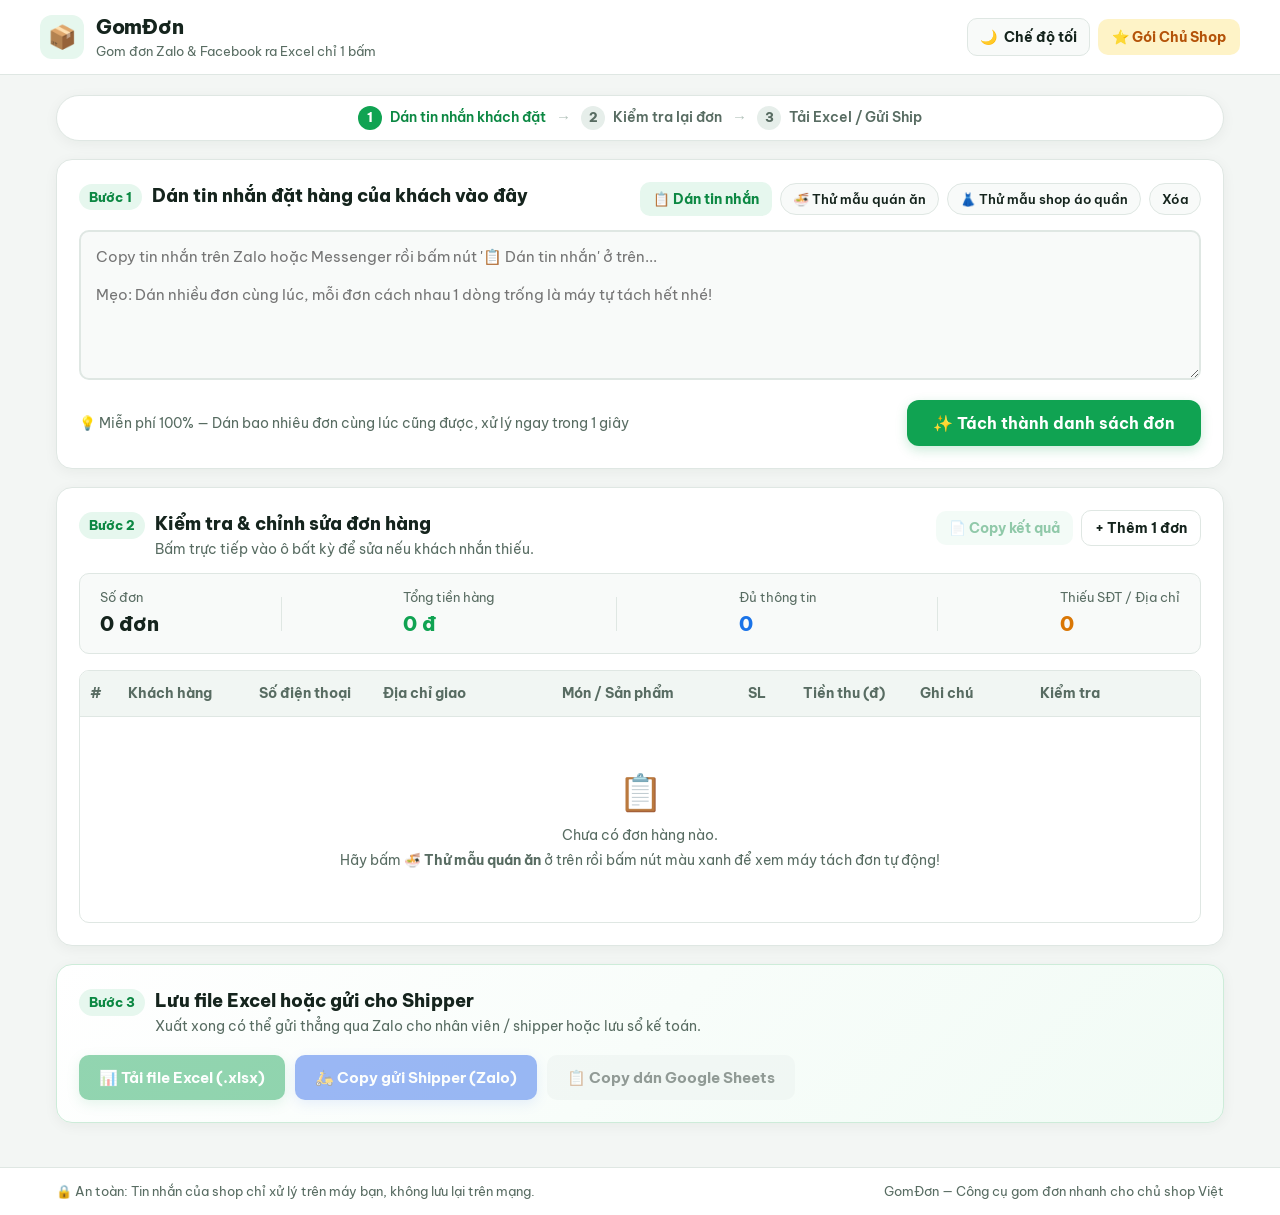
==== index.html @ 8f8cd8b9 "Add GomDon app" ====
<!DOCTYPE html>
<html lang="vi">
<head>
  <meta charset="UTF-8" />
  <meta name="viewport" content="width=device-width, initial-scale=1.0" />
  <title>GomĐơn — Biến tin nhắn Zalo/Facebook thành bảng Excel dễ dàng</title>
  <link rel="preconnect" href="https://fonts.googleapis.com" />
  <link rel="preconnect" href="https://fonts.gstatic.com" crossorigin />
  <link href="https://fonts.googleapis.com/css2?family=Be+Vietnam+Pro:wght@400;500;600;700;800&display=swap" rel="stylesheet" />
  <link rel="stylesheet" href="style.css" />
  <!-- SheetJS để xuất file .xlsx chuẩn tiếng Việt -->
  <script src="https://cdn.sheetjs.com/xlsx-0.20.3/package/dist/xlsx.full.min.js" defer></script>
  <script src="app.js" defer></script>
</head>
<body>
  <!-- Header tối giản -->
  <header class="topbar">
    <div class="container topbar-inner">
      <div class="brand">
        <div class="brand-logo" aria-hidden="true">📦</div>
        <div>
          <div class="brand-name">GomĐơn</div>
          <div class="brand-sub">Gom đơn Zalo &amp; Facebook ra Excel chỉ 1 bấm</div>
        </div>
      </div>

      <div class="topbar-actions">
        <button id="btnThemeToggle" class="btn btn-icon-text" type="button" title="Đổi giao diện Sáng / Tối">
          🌙 <span class="hide-mobile">Chế độ tối</span>
        </button>
        <button id="btnUpgrade" class="btn btn-pro" type="button">
          ⭐ Gói Chủ Shop
        </button>
      </div>
    </div>
  </header>

  <main class="container main-layout">
    <!-- Thanh chỉ dẫn 3 bước trực quan -->
    <nav class="stepper" aria-label="Quy trình 3 bước">
      <div class="step-item active" id="step1Badge">
        <span class="step-num">1</span>
        <span>Dán tin nhắn khách đặt</span>
      </div>
      <div class="step-arrow" aria-hidden="true">→</div>
      <div class="step-item" id="step2Badge">
        <span class="step-num">2</span>
        <span>Kiểm tra lại đơn</span>
      </div>
      <div class="step-arrow" aria-hidden="true">→</div>
      <div class="step-item" id="step3Badge">
        <span class="step-num">3</span>
        <span>Tải Excel / Gửi Ship</span>
      </div>
    </nav>

    <!-- BƯỚC 1: NHẬP TIN NHẮN -->
    <section class="card step-card">
      <div class="step-header">
        <div class="step-title-wrap">
          <span class="step-pill">Bước 1</span>
          <h2>Dán tin nhắn đặt hàng của khách vào đây</h2>
        </div>

        <div class="quick-tools">
          <button id="btnPasteClipboard" class="btn btn-soft-green" type="button">📋 Dán tin nhắn</button>
          <button id="btnSampleFood" class="btn btn-chip" type="button">🍜 Thử mẫu quán ăn</button>
          <button id="btnSampleShop" class="btn btn-chip" type="button">👗 Thử mẫu shop áo quần</button>
          <button id="btnClearInput" class="btn btn-chip btn-chip-danger" type="button">Xóa</button>
        </div>
      </div>

      <textarea
        id="rawInput"
        class="message-textarea"
        rows="6"
        placeholder="Copy tin nhắn trên Zalo hoặc Messenger rồi bấm nút '📋 Dán tin nhắn' ở trên...&#10;&#10;Mẹo: Dán nhiều đơn cùng lúc, mỗi đơn cách nhau 1 dòng trống là máy tự tách hết nhé!"
      ></textarea>

      <div class="step1-footer">
        <div class="friendly-tip">
          💡 Miễn phí 100% — Dán bao nhiêu đơn cùng lúc cũng được, xử lý ngay trong 1 giây
        </div>

        <button id="btnParse" class="btn btn-primary btn-xl" type="button">
          <span class="btn-label">✨ Tách thành danh sách đơn</span>
        </button>
      </div>
    </section>

    <!-- BƯỚC 2: KIỂM TRA ĐƠN HÀNG -->
    <section class="card step-card" id="resultSection">
      <div class="step-header">
        <div class="step-title-wrap">
          <span class="step-pill">Bước 2</span>
          <div>
            <h2>Kiểm tra &amp; chỉnh sửa đơn hàng</h2>
            <p class="muted" id="tableStatusText">Bấm trực tiếp vào ô bất kỳ để sửa nếu khách nhắn thiếu.</p>
          </div>
        </div>

        <div class="table-mini-actions">
          <button id="btnCopyResult" class="btn btn-soft-green" type="button" disabled>📄 Copy kết quả</button>
          <button id="btnAddRow" class="btn btn-ghost" type="button">+ Thêm 1 đơn</button>
          <button id="btnClearOrders" class="btn btn-ghost-danger hidden" type="button">🗑️ Xóa hết bảng</button>
        </div>
      </div>

      <!-- Thanh tổng kết gọn, dễ đọc cho chủ shop -->
      <div class="summary-bar" id="summaryBar">
        <div class="summary-item">
          <span class="summary-label">Số đơn</span>
          <strong class="summary-val" id="statOrders">0 đơn</strong>
        </div>
        <div class="summary-divider"></div>
        <div class="summary-item">
          <span class="summary-label">Tổng tiền hàng</span>
          <strong class="summary-val text-emerald" id="statRevenue">0 đ</strong>
        </div>
        <div class="summary-divider"></div>
        <div class="summary-item">
          <span class="summary-label">Đủ thông tin</span>
          <strong class="summary-val text-blue" id="statComplete">0</strong>
        </div>
        <div class="summary-divider"></div>
        <div class="summary-item">
          <span class="summary-label">Thiếu SĐT / Địa chỉ</span>
          <strong class="summary-val text-amber" id="statWarning">0</strong>
        </div>
      </div>

      <div class="table-wrapper">
        <table class="orders-table" id="ordersTable">
          <thead>
            <tr>
              <th class="col-stt">#</th>
              <th class="col-name">Khách hàng</th>
              <th class="col-phone">Số điện thoại</th>
              <th class="col-address">Địa chỉ giao</th>
              <th class="col-items">Món / Sản phẩm</th>
              <th class="col-qty">SL</th>
              <th class="col-total">Tiền thu (đ)</th>
              <th class="col-note">Ghi chú</th>
              <th class="col-status">Kiểm tra</th>
              <th class="col-action"></th>
            </tr>
          </thead>
          <tbody id="ordersBody">
            <tr class="empty-row">
              <td colspan="10">
                <div class="empty-state">
                  <div class="empty-icon">📋</div>
                  <p>Chưa có đơn hàng nào.</p>
                  <p class="muted">Hãy bấm <strong>🍜 Thử mẫu quán ăn</strong> ở trên rồi bấm nút màu xanh để xem máy tách đơn tự động!</p>
                </div>
              </td>
            </tr>
          </tbody>
        </table>
      </div>
    </section>

    <!-- BƯỚC 3: XUẤT FILE / GỬI SHIPPER -->
    <section class="card step-card export-card" id="exportSection">
      <div class="export-card-inner">
        <div class="step-title-wrap">
          <span class="step-pill">Bước 3</span>
          <div>
            <h2>Lưu file Excel hoặc gửi cho Shipper</h2>
            <p class="muted">Xuất xong có thể gửi thẳng qua Zalo cho nhân viên / shipper hoặc lưu sổ kế toán.</p>
          </div>
        </div>

        <div class="export-big-buttons">
          <button id="btnExportExcel" class="btn btn-primary btn-lg" type="button" disabled>
            📊 Tải file Excel (.xlsx)
          </button>
          <button id="btnCopyShipper" class="btn btn-shipper btn-lg" type="button" disabled>
            🛵 Copy gửi Shipper (Zalo)
          </button>
          <button id="btnCopySheet" class="btn btn-secondary btn-lg" type="button" disabled>
            📋 Copy dán Google Sheets
          </button>
        </div>
      </div>
    </section>
  </main>

  <footer class="footer">
    <div class="container footer-inner">
      <span>🔒 An toàn: Tin nhắn của shop chỉ xử lý trên máy bạn, không lưu lại trên mạng.</span>
      <span>GomĐơn — Công cụ gom đơn nhanh cho chủ shop Việt</span>
    </div>
  </footer>

  <!-- Modal Gói Chủ Shop (Mẫu bán hàng) -->
  <div class="modal-backdrop hidden" id="upgradeModal" role="dialog" aria-modal="true" aria-labelledby="upgradeModalTitle">
    <div class="modal">
      <div class="modal-header">
        <h3 id="upgradeModalTitle">⭐ Gói Chủ Shop Pro — 79.000đ / tháng</h3>
        <button class="icon-close" type="button" data-close-modal="upgradeModal" aria-label="Đóng">✕</button>
      </div>
      <div class="modal-body">
        <div class="pricing-box">
          <ul class="pricing-list">
            <li>✅ Tách không giới hạn đơn hàng mỗi ngày bằng AI siêu chuẩn</li>
            <li>✅ Tự động ghép nhiều tin nhắn rời rạc của cùng 1 khách</li>
            <li>✅ Xuất file Excel đúng mẫu GHTK / GHN / Viettel Post</li>
            <li>✅ Hỗ trợ trực tiếp qua Zalo 5 phút</li>
          </ul>
        </div>
        <div class="qr-placeholder">
          <div class="qr-box">MÃ VIETQR<br/>CỦA SHOP</div>
          <div>
            <strong>Chuyển khoản kích hoạt ngay:</strong>
            <p class="muted" style="margin-top: 6px;">
              Nội dung chuyển khoản: <code>GOMDON + SĐT của bạn</code>. Sau đó nhắn Zalo để nhận mã kích hoạt dùng ngay!
            </p>
          </div>
        </div>
      </div>
      <div class="modal-footer">
        <button class="btn btn-primary" data-close-modal="upgradeModal" type="button">Đóng lại</button>
      </div>
    </div>
  </div>

  <!-- Toast thông báo -->
  <div id="toast" class="toast hidden" role="status" aria-live="polite"></div>
</body>
</html>
---- style.css ----
:root {
  --bg: #f3f6f4;
  --surface: #ffffff;
  --surface-soft: #f8faf9;
  --border: #dfe7e3;
  --text: #15241d;
  --muted: #586c62;
  --primary: #10a352;
  --primary-hover: #0c8843;
  --primary-soft: #e6f7ee;
  --shipper: #2563eb;
  --shipper-hover: #1d4ed8;
  --blue: #1a73e8;
  --amber: #d97706;
  --amber-bg: #fef3c7;
  --danger: #dc2626;
  --danger-soft: #fee2e2;
  --radius: 16px;
  --radius-sm: 10px;
  --shadow: 0 3px 14px rgba(16, 36, 26, 0.05);
}

[data-theme="dark"] {
  --bg: #0e1412;
  --surface: #161f1c;
  --surface-soft: #1d2925;
  --border: #2a3934;
  --text: #ebf3ef;
  --muted: #98aea4;
  --primary: #16b860;
  --primary-hover: #129c51;
  --primary-soft: #143324;
  --shipper: #3b82f6;
  --shipper-hover: #2563eb;
  --blue: #60a5fa;
  --amber: #fbbf24;
  --amber-bg: #3b2d12;
  --danger: #f87171;
  --danger-soft: #3b1919;
  --shadow: 0 4px 18px rgba(0, 0, 0, 0.35);
}

[data-theme="dark"] .orders-table th {
  background: #1a2622;
}

[data-theme="dark"] .orders-table tbody tr.row-warning {
  background: #272112;
}

[data-theme="dark"] .cell-input:hover,
[data-theme="dark"] .cell-input:focus,
[data-theme="dark"] .message-textarea:focus,
[data-theme="dark"] .btn-ghost,
[data-theme="dark"] .btn-ghost-danger,
[data-theme="dark"] .qr-box {
  background: #1d2925;
}

[data-theme="dark"] .cell-input.is-missing {
  background: #3b2d12;
  border-color: #d97706;
}

[data-theme="dark"] .btn-secondary {
  background: #22302b;
  color: var(--text);
}

[data-theme="dark"] .btn-secondary:hover:not(:disabled) {
  background: #2c3e38;
}

[data-theme="dark"] .btn-pro {
  background: #3b2d12;
  color: #fcd34d;
}

[data-theme="dark"] .btn-pro:hover {
  background: #4d3b17;
}

[data-theme="dark"] .btn-icon-text:hover {
  background: #25342f;
}

[data-theme="dark"] .btn-soft-green {
  color: #6ee7b7;
}

[data-theme="dark"] .btn-soft-green:hover {
  background: #1b4430;
}

[data-theme="dark"] .status-warn {
  color: #fcd34d;
}

[data-theme="dark"] .status-ok,
[data-theme="dark"] .step-pill,
[data-theme="dark"] .step-item.active,
[data-theme="dark"] .btn-chip:hover,
[data-theme="dark"] .btn-copy-row:hover {
  color: #6ee7b7;
}

[data-theme="dark"] .step-num {
  background: #24332e;
}

[data-theme="dark"] .export-card {
  background: linear-gradient(135deg, #161f1c 0%, #13281e 100%);
  border-color: #214534;
}

[data-theme="dark"] .pricing-box {
  border-color: #214534;
}

[data-theme="dark"] .toast {
  background: #ebf3ef;
  color: #101916;
}

* {
  box-sizing: border-box;
}

html {
  scroll-behavior: smooth;
}

body {
  margin: 0;
  font-family: "Be Vietnam Pro", -apple-system, BlinkMacSystemFont, "Segoe UI", sans-serif;
  background: var(--bg);
  color: var(--text);
  line-height: 1.5;
  font-size: 15px;
}

.container {
  width: 100%;
  max-width: 1200px;
  margin: 0 auto;
  padding: 0 16px;
}

/* Header */
.topbar {
  background: var(--surface);
  border-bottom: 1px solid var(--border);
  position: sticky;
  top: 0;
  z-index: 20;
}

.topbar-inner {
  display: flex;
  align-items: center;
  justify-content: space-between;
  gap: 12px;
  padding: 12px 0;
}

.brand {
  display: flex;
  align-items: center;
  gap: 12px;
}

.brand-logo {
  width: 44px;
  height: 44px;
  border-radius: 12px;
  background: var(--primary-soft);
  display: grid;
  place-items: center;
  font-size: 23px;
}

.brand-name {
  font-size: 20px;
  font-weight: 800;
  letter-spacing: -0.3px;
}

.brand-sub {
  font-size: 13px;
  color: var(--muted);
}

.topbar-actions {
  display: flex;
  align-items: center;
  gap: 8px;
}

/* Main */
.main-layout {
  padding-top: 20px;
  padding-bottom: 44px;
  display: flex;
  flex-direction: column;
  gap: 18px;
}

/* Stepper 3 bước */
.stepper {
  display: flex;
  align-items: center;
  justify-content: center;
  gap: 10px;
  flex-wrap: wrap;
  background: var(--surface);
  border: 1px solid var(--border);
  border-radius: 999px;
  padding: 10px 18px;
  box-shadow: var(--shadow);
}

.step-item {
  display: inline-flex;
  align-items: center;
  gap: 8px;
  font-size: 14px;
  font-weight: 600;
  color: var(--muted);
}

.step-item.active {
  color: var(--primary-hover);
}

.step-num {
  width: 24px;
  height: 24px;
  border-radius: 50%;
  background: #e6eeea;
  color: var(--muted);
  display: grid;
  place-items: center;
  font-size: 12.5px;
  font-weight: 800;
}

.step-item.active .step-num {
  background: var(--primary);
  color: #fff;
}

.step-arrow {
  color: #b4c4bc;
  font-weight: 700;
}

/* Cards */
.card {
  background: var(--surface);
  border: 1px solid var(--border);
  border-radius: var(--radius);
  padding: 22px;
  box-shadow: var(--shadow);
}

.step-header {
  display: flex;
  align-items: flex-start;
  justify-content: space-between;
  gap: 14px;
  margin-bottom: 14px;
  flex-wrap: wrap;
}

.step-title-wrap {
  display: flex;
  align-items: flex-start;
  gap: 10px;
}

.step-pill {
  background: var(--primary-soft);
  color: var(--primary-hover);
  font-weight: 800;
  font-size: 12.5px;
  padding: 4px 10px;
  border-radius: 999px;
  white-space: nowrap;
  margin-top: 2px;
}

.step-title-wrap h2 {
  margin: 0;
  font-size: 18px;
  font-weight: 800;
}

.muted {
  margin: 2px 0 0;
  color: var(--muted);
  font-size: 13.5px;
}

.quick-tools,
.table-mini-actions {
  display: flex;
  align-items: center;
  gap: 8px;
  flex-wrap: wrap;
}

/* Textarea */
.message-textarea {
  width: 100%;
  border: 2px solid var(--border);
  border-radius: var(--radius-sm);
  padding: 15px;
  font-family: inherit;
  font-size: 15px;
  color: var(--text);
  background: var(--surface-soft);
  resize: vertical;
  min-height: 150px;
  transition: border-color 0.15s, background 0.15s;
}

.message-textarea:focus {
  outline: none;
  border-color: var(--primary);
  background: #fff;
}

.step1-footer {
  margin-top: 14px;
  display: flex;
  align-items: center;
  justify-content: space-between;
  gap: 14px;
  flex-wrap: wrap;
}

.friendly-tip {
  font-size: 13.5px;
  color: var(--muted);
}

/* Summary Bar */
.summary-bar {
  display: flex;
  align-items: center;
  justify-content: space-between;
  gap: 12px;
  background: var(--surface-soft);
  border: 1px solid var(--border);
  border-radius: var(--radius-sm);
  padding: 14px 20px;
  margin-bottom: 16px;
  flex-wrap: wrap;
}

.summary-item {
  display: flex;
  flex-direction: column;
  gap: 2px;
}

.summary-label {
  font-size: 12.5px;
  color: var(--muted);
}

.summary-val {
  font-size: 20px;
  font-weight: 800;
}

.summary-divider {
  width: 1px;
  height: 34px;
  background: var(--border);
}

.text-emerald { color: var(--primary); }
.text-blue { color: var(--blue); }
.text-amber { color: var(--amber); }

/* Buttons */
.btn {
  border: none;
  border-radius: var(--radius-sm);
  padding: 10px 15px;
  font-family: inherit;
  font-size: 14px;
  font-weight: 700;
  cursor: pointer;
  display: inline-flex;
  align-items: center;
  justify-content: center;
  gap: 7px;
  transition: all 0.15s;
}

.btn:disabled {
  opacity: 0.45;
  cursor: not-allowed;
}

.btn-primary {
  background: var(--primary);
  color: #fff;
  box-shadow: 0 4px 12px rgba(16, 163, 82, 0.22);
}

.btn-primary:hover:not(:disabled) {
  background: var(--primary-hover);
  transform: translateY(-1px);
}

.btn-shipper {
  background: var(--shipper);
  color: #fff;
  box-shadow: 0 4px 12px rgba(37, 99, 235, 0.2);
}

.btn-shipper:hover:not(:disabled) {
  background: var(--shipper-hover);
  transform: translateY(-1px);
}

.btn-secondary {
  background: #eaf1ee;
  color: var(--text);
}

.btn-secondary:hover:not(:disabled) {
  background: #dce7e2;
}

.btn-soft-green {
  background: var(--primary-soft);
  color: var(--primary-hover);
  padding: 8px 13px;
  font-size: 13.5px;
}

.btn-soft-green:hover {
  background: #d3f1e1;
}

.btn-pro {
  background: #fef3c7;
  color: #b45309;
  padding: 9px 14px;
}

.btn-pro:hover {
  background: #fde68a;
}

.btn-icon-text {
  background: var(--surface-soft);
  border: 1px solid var(--border);
  color: var(--text);
  padding: 9px 12px;
}

.btn-icon-text:hover {
  background: #edf3f0;
}

.btn-ghost {
  background: #fff;
  color: var(--text);
  border: 1px solid var(--border);
  padding: 8px 13px;
}

.btn-ghost:hover {
  background: var(--surface-soft);
}

.btn-ghost-danger {
  background: #fff;
  color: var(--danger);
  border: 1px solid #fecaca;
  padding: 8px 13px;
}

.btn-ghost-danger:hover {
  background: var(--danger-soft);
}

.btn-chip {
  background: var(--surface-soft);
  border: 1px solid var(--border);
  color: var(--text);
  padding: 7px 12px;
  font-size: 13px;
  font-weight: 600;
  border-radius: 999px;
}

.btn-chip:hover {
  border-color: var(--primary);
  color: var(--primary-hover);
}

.btn-chip-danger:hover {
  border-color: var(--danger);
  color: var(--danger);
  background: var(--danger-soft);
}

.btn-lg {
  padding: 13px 20px;
  font-size: 15px;
}

.btn-xl {
  padding: 13px 26px;
  font-size: 16px;
  border-radius: 12px;
}

/* Table */
.table-wrapper {
  overflow-x: auto;
  border: 1px solid var(--border);
  border-radius: var(--radius-sm);
}

.orders-table {
  width: 100%;
  border-collapse: collapse;
  min-width: 980px;
  font-size: 14px;
}

.orders-table th {
  background: #f1f6f3;
  color: var(--muted);
  font-weight: 700;
  text-align: left;
  padding: 12px 10px;
  border-bottom: 1px solid var(--border);
  white-space: nowrap;
}

.orders-table td {
  padding: 8px 8px;
  border-bottom: 1px solid var(--border);
  vertical-align: middle;
}

.orders-table tbody tr:last-child td {
  border-bottom: none;
}

.orders-table tbody tr.row-warning {
  background: #fffbeb;
}

.cell-input {
  width: 100%;
  border: 1px solid transparent;
  border-radius: 7px;
  padding: 8px 9px;
  font-family: inherit;
  font-size: 14px;
  background: transparent;
  color: var(--text);
}

.cell-input:hover {
  border-color: var(--border);
  background: #fff;
}

.cell-input:focus {
  outline: none;
  border-color: var(--primary);
  background: #fff;
}

.cell-input.is-missing {
  border: 1.5px dashed #f59e0b;
  background: #fef3c7;
}

.cell-number {
  text-align: right;
  font-weight: 700;
}

.col-stt { width: 42px; text-align: center; font-weight: 700; color: var(--muted); }
.col-name { width: 145px; }
.col-phone { width: 130px; }
.col-address { width: 220px; }
.col-items { width: 215px; }
.col-qty { width: 65px; }
.col-total { width: 125px; }
.col-note { width: 145px; }
.col-status { width: 130px; }
.col-action { width: 78px; text-align: center; white-space: nowrap; }

.row-actions {
  display: inline-flex;
  align-items: center;
  gap: 2px;
}

.btn-copy-row {
  background: transparent;
  border: none;
  color: var(--muted);
  cursor: pointer;
  font-size: 15px;
  padding: 5px 7px;
  border-radius: 7px;
}

.btn-copy-row:hover {
  background: var(--primary-soft);
  color: var(--primary-hover);
}

.status-badge {
  display: inline-flex;
  align-items: center;
  gap: 4px;
  padding: 5px 10px;
  border-radius: 999px;
  font-size: 12.5px;
  font-weight: 700;
  white-space: nowrap;
}

.status-ok {
  background: var(--primary-soft);
  color: var(--primary-hover);
}

.status-warn {
  background: var(--amber-bg);
  color: #b45309;
}

.btn-delete-row {
  background: transparent;
  border: none;
  color: var(--muted);
  cursor: pointer;
  font-size: 16px;
  padding: 5px 7px;
  border-radius: 7px;
}

.btn-delete-row:hover {
  background: var(--danger-soft);
  color: var(--danger);
}

.empty-state {
  text-align: center;
  padding: 40px 14px;
  color: var(--muted);
}

.empty-icon {
  font-size: 36px;
  margin-bottom: 6px;
}

.empty-state p {
  margin: 4px 0;
}

/* Bước 3 Export Card */
.export-card {
  background: linear-gradient(135deg, #ffffff 0%, #f1fbf5 100%);
  border-color: #cdecd9;
}

.export-card-inner {
  display: flex;
  align-items: center;
  justify-content: space-between;
  gap: 18px;
  flex-wrap: wrap;
}

.export-big-buttons {
  display: flex;
  align-items: center;
  gap: 10px;
  flex-wrap: wrap;
}

/* Modal */
.modal-backdrop {
  position: fixed;
  inset: 0;
  background: rgba(16, 30, 24, 0.45);
  display: grid;
  place-items: center;
  padding: 16px;
  z-index: 50;
}

.modal {
  background: var(--surface);
  border-radius: var(--radius);
  width: 100%;
  max-width: 500px;
  box-shadow: 0 20px 50px rgba(0, 0, 0, 0.18);
  overflow: hidden;
}

.modal-header,
.modal-footer {
  padding: 16px 20px;
  display: flex;
  align-items: center;
  justify-content: space-between;
  border-bottom: 1px solid var(--border);
}

.modal-footer {
  border-bottom: none;
  border-top: 1px solid var(--border);
  justify-content: flex-end;
  gap: 10px;
}

.modal-header h3 {
  margin: 0;
  font-size: 17px;
}

.modal-body {
  padding: 18px 20px;
  display: flex;
  flex-direction: column;
  gap: 14px;
}

.icon-close {
  border: none;
  background: transparent;
  font-size: 18px;
  cursor: pointer;
  color: var(--muted);
}

.pricing-box {
  background: var(--primary-soft);
  border: 1px solid #bce8d1;
  border-radius: var(--radius-sm);
  padding: 14px 16px;
}

.pricing-list {
  margin: 0;
  padding-left: 18px;
  font-size: 14px;
  display: flex;
  flex-direction: column;
  gap: 6px;
}

.qr-placeholder {
  display: flex;
  gap: 14px;
  align-items: center;
  background: var(--surface-soft);
  border: 1px dashed var(--border);
  border-radius: var(--radius-sm);
  padding: 12px;
  font-size: 13.5px;
}

.qr-box {
  width: 86px;
  height: 86px;
  flex-shrink: 0;
  border-radius: 8px;
  background: #fff;
  border: 1px solid var(--border);
  display: grid;
  place-items: center;
  text-align: center;
  font-size: 11px;
  font-weight: 700;
  color: var(--muted);
}

/* Footer & Toast */
.footer {
  border-top: 1px solid var(--border);
  background: var(--surface);
  padding: 14px 0;
  font-size: 13px;
  color: var(--muted);
}

.footer-inner {
  display: flex;
  justify-content: space-between;
  gap: 12px;
  flex-wrap: wrap;
}

.toast {
  position: fixed;
  bottom: 22px;
  right: 22px;
  background: #15241d;
  color: #fff;
  padding: 12px 18px;
  border-radius: var(--radius-sm);
  font-size: 14px;
  font-weight: 600;
  box-shadow: 0 10px 25px rgba(0, 0, 0, 0.22);
  z-index: 60;
}

.hidden {
  display: none !important;
}

@media (max-width: 760px) {
  .hide-mobile { display: none; }
  .stepper { border-radius: var(--radius); justify-content: flex-start; }
  .step-arrow { display: none; }
  .summary-divider { display: none; }
  .summary-bar { display: grid; grid-template-columns: repeat(2, 1fr); }
  .btn-xl { width: 100%; }
  .export-big-buttons { width: 100%; }
  .export-big-buttons .btn { flex: 1 1 100%; }
}
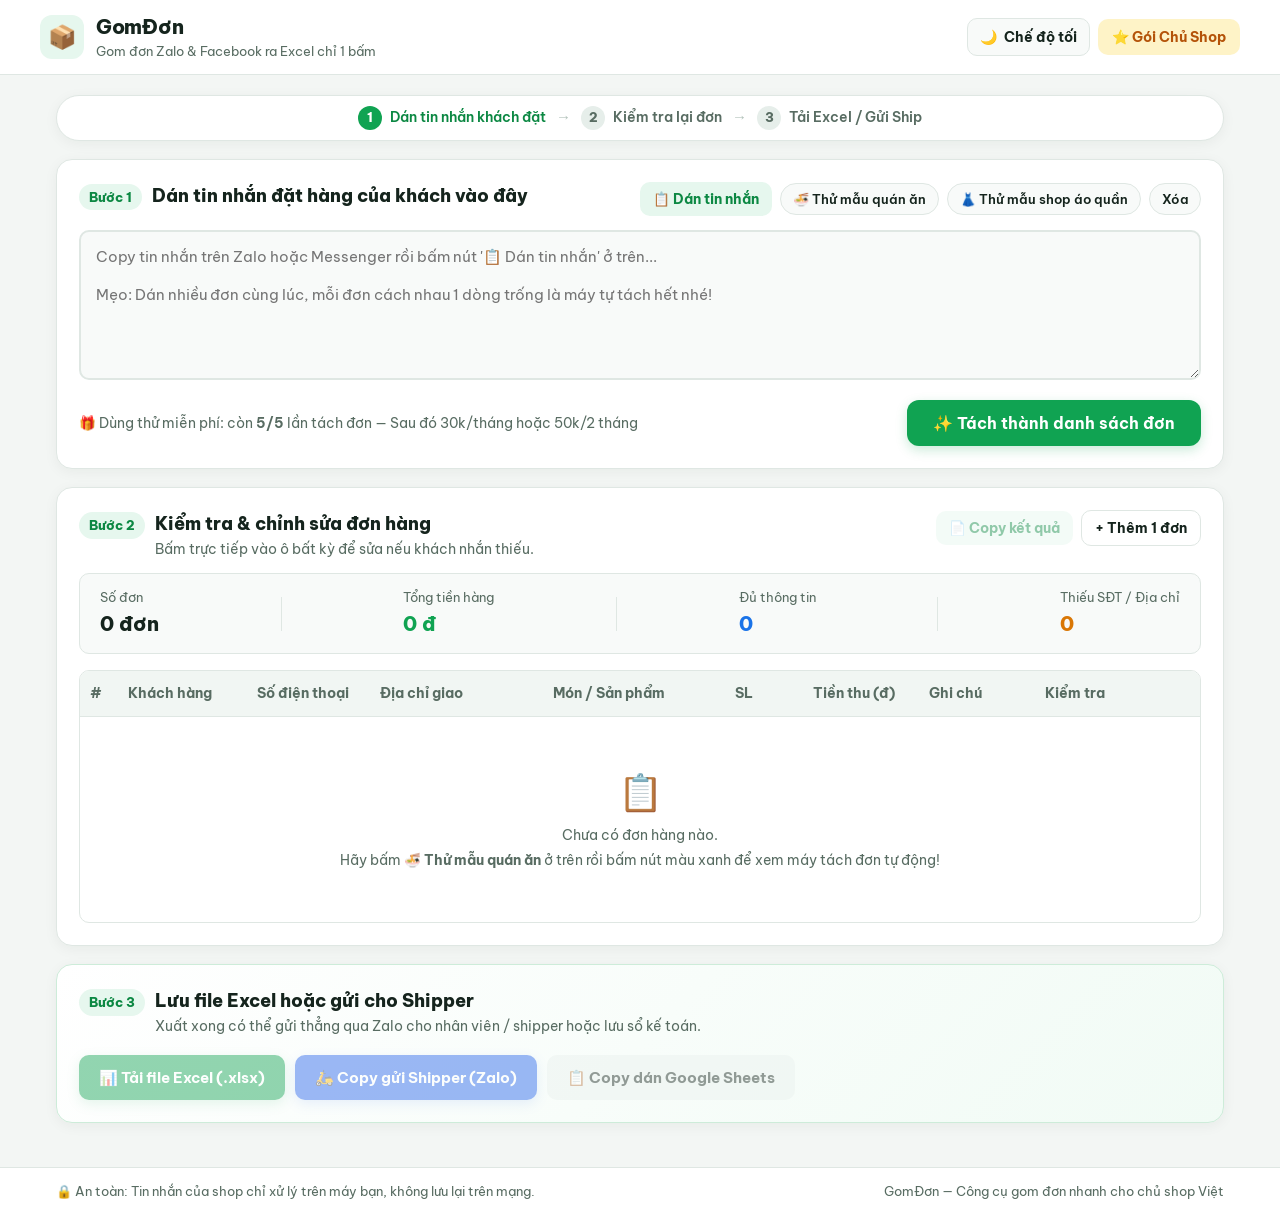
==== commit 268b8f41: "update" ====
--- a/index.html
+++ b/index.html
@@ -78,8 +78,8 @@
       ></textarea>
 
       <div class="step1-footer">
-        <div class="friendly-tip">
-          💡 Miễn phí 100% — Dán bao nhiêu đơn cùng lúc cũng được, xử lý ngay trong 1 giây
+        <div class="friendly-tip" id="trialStatusTip">
+          🎁 Dùng thử miễn phí: còn <strong>5/5</strong> lần tách đơn — không giới hạn số đơn mỗi lần
         </div>
 
         <button id="btnParse" class="btn btn-primary btn-xl" type="button">
@@ -95,7 +95,7 @@
           <span class="step-pill">Bước 2</span>
           <div>
             <h2>Kiểm tra &amp; chỉnh sửa đơn hàng</h2>
-            <p class="muted" id="tableStatusText">Bấm trực tiếp vào ô bất kỳ để sửa nếu khách nhắn thiếu.</p>
+            <p class="muted" id="tableStatusText">Bấm trực tiếp vào ô để sửa (số tiền sau món như <code>2 trà sữa 30k</code> được tính là tổng tiền món đó).</p>
           </div>
         </div>
 
@@ -193,34 +193,65 @@
     </div>
   </footer>
 
-  <!-- Modal Gói Chủ Shop (Mẫu bán hàng) -->
+  <!-- Modal Gói Chủ Shop -->
   <div class="modal-backdrop hidden" id="upgradeModal" role="dialog" aria-modal="true" aria-labelledby="upgradeModalTitle">
     <div class="modal">
       <div class="modal-header">
-        <h3 id="upgradeModalTitle">⭐ Gói Chủ Shop Pro — 79.000đ / tháng</h3>
+        <h3 id="upgradeModalTitle">⭐ Nâng cấp Gói Chủ Shop</h3>
         <button class="icon-close" type="button" data-close-modal="upgradeModal" aria-label="Đóng">✕</button>
       </div>
       <div class="modal-body">
-        <div class="pricing-box">
-          <ul class="pricing-list">
-            <li>✅ Tách không giới hạn đơn hàng mỗi ngày bằng AI siêu chuẩn</li>
-            <li>✅ Tự động ghép nhiều tin nhắn rời rạc của cùng 1 khách</li>
-            <li>✅ Xuất file Excel đúng mẫu GHTK / GHN / Viettel Post</li>
-            <li>✅ Hỗ trợ trực tiếp qua Zalo 5 phút</li>
-          </ul>
-        </div>
+        <div id="licenseStatusBox" class="license-status hidden"></div>
+
+        <div class="plan-grid">
+          <div class="plan-card">
+            <div class="plan-name">Gói 1 tháng</div>
+            <div class="plan-price">30.000đ<span> / tháng</span></div>
+            <p class="plan-desc">Tách đơn không giới hạn trong 30 ngày, xuất Excel &amp; Google Sheets.</p>
+          </div>
+          <div class="plan-card plan-card-featured">
+            <span class="plan-badge">Tiết kiệm 10k</span>
+            <div class="plan-name">Gói 2 tháng</div>
+            <div class="plan-price">50.000đ<span> / 2 tháng</span></div>
+            <p class="plan-desc">Chỉ 25.000đ/tháng, tách đơn không giới hạn trong 60 ngày.</p>
+          </div>
+        </div>
+
         <div class="qr-placeholder">
           <div class="qr-box">MÃ VIETQR<br/>CỦA SHOP</div>
           <div>
             <strong>Chuyển khoản kích hoạt ngay:</strong>
             <p class="muted" style="margin-top: 6px;">
-              Nội dung chuyển khoản: <code>GOMDON + SĐT của bạn</code>. Sau đó nhắn Zalo để nhận mã kích hoạt dùng ngay!
+              Chuyển <strong>30.000đ</strong> (1 tháng) hoặc <strong>50.000đ</strong> (2 tháng) với nội dung: <code>GOMDON + SĐT của bạn</code>. Sau đó nhắn Zalo để nhận mã kích hoạt!
             </p>
           </div>
         </div>
+
+        <div class="license-box">
+          <label class="license-label" for="licenseCodeInput">Đã có mã kích hoạt? Nhập tại đây:</label>
+          <div class="license-row">
+            <input
+              id="licenseCodeInput"
+              class="license-input"
+              type="text"
+              placeholder="Ví dụ: GD1M-XXXX-XX"
+              autocomplete="off"
+            />
+            <button id="btnActivateLicense" class="btn btn-primary" type="button">Kích hoạt</button>
+          </div>
+        </div>
+
+        <div id="ownerToolsBox" class="owner-tools-box hidden">
+          <div class="owner-tools-title">👑 Công cụ Chủ sở hữu (tạo mã gửi khách)</div>
+          <div class="owner-tools-actions">
+            <button id="btnGen1M" class="btn btn-soft btn-sm" type="button">+ Tạo mã 1 tháng (30k)</button>
+            <button id="btnGen2M" class="btn btn-soft btn-sm" type="button">+ Tạo mã 2 tháng (50k)</button>
+          </div>
+          <div id="generatedCodeOutput" class="generated-code hidden"></div>
+        </div>
       </div>
       <div class="modal-footer">
-        <button class="btn btn-primary" data-close-modal="upgradeModal" type="button">Đóng lại</button>
+        <button class="btn btn-soft" data-close-modal="upgradeModal" type="button">Đóng lại</button>
       </div>
     </div>
   </div>
--- a/style.css
+++ b/style.css
@@ -592,12 +592,22 @@
   font-weight: 700;
 }
 
+.cell-number[type="number"] {
+  -moz-appearance: textfield;
+}
+
+.cell-number[type="number"]::-webkit-outer-spin-button,
+.cell-number[type="number"]::-webkit-inner-spin-button {
+  -webkit-appearance: none;
+  margin: 0;
+}
+
 .col-stt { width: 42px; text-align: center; font-weight: 700; color: var(--muted); }
 .col-name { width: 145px; }
 .col-phone { width: 130px; }
 .col-address { width: 220px; }
 .col-items { width: 215px; }
-.col-qty { width: 65px; }
+.col-qty { width: 82px; min-width: 72px; }
 .col-total { width: 125px; }
 .col-note { width: 145px; }
 .col-status { width: 130px; }
@@ -828,13 +838,151 @@
   display: none !important;
 }
 
+/* Pricing plans & license activation */
+.plan-grid {
+  display: grid;
+  grid-template-columns: repeat(2, minmax(0, 1fr));
+  gap: 12px;
+}
+
+.plan-card {
+  position: relative;
+  border: 1px solid var(--border);
+  background: var(--surface-soft);
+  border-radius: var(--radius-sm);
+  padding: 14px;
+}
+
+.plan-card-featured {
+  border-color: var(--primary);
+  background: var(--primary-soft);
+}
+
+.plan-badge {
+  position: absolute;
+  top: -10px;
+  right: 12px;
+  background: var(--primary);
+  color: #fff;
+  font-size: 11px;
+  font-weight: 700;
+  padding: 2px 8px;
+  border-radius: 999px;
+}
+
+.plan-name {
+  font-weight: 700;
+  font-size: 14px;
+  margin-bottom: 4px;
+}
+
+.plan-price {
+  font-size: 20px;
+  font-weight: 800;
+  color: var(--primary);
+}
+
+.plan-price span {
+  font-size: 13px;
+  font-weight: 500;
+  color: var(--muted);
+}
+
+.plan-desc {
+  margin: 6px 0 0;
+  font-size: 12.5px;
+  color: var(--muted);
+}
+
+.license-box {
+  display: flex;
+  flex-direction: column;
+  gap: 6px;
+}
+
+.license-label {
+  font-size: 13px;
+  font-weight: 600;
+}
+
+.license-row {
+  display: flex;
+  gap: 8px;
+}
+
+.license-input {
+  flex: 1;
+  min-width: 0;
+  padding: 9px 12px;
+  border: 1px solid var(--border);
+  border-radius: var(--radius-sm);
+  background: var(--surface);
+  color: var(--text);
+  font-size: 14px;
+}
+
+.license-status {
+  padding: 10px 12px;
+  border-radius: var(--radius-sm);
+  background: var(--primary-soft);
+  border: 1px solid var(--primary);
+  font-size: 13.5px;
+  font-weight: 600;
+}
+
+.owner-tools-box {
+  border: 1px dashed var(--amber);
+  background: var(--amber-bg);
+  border-radius: var(--radius-sm);
+  padding: 12px;
+  display: flex;
+  flex-direction: column;
+  gap: 8px;
+}
+
+.owner-tools-title {
+  font-size: 13px;
+  font-weight: 700;
+}
+
+.owner-tools-actions {
+  display: flex;
+  gap: 8px;
+  flex-wrap: wrap;
+}
+
+.generated-code {
+  font-family: monospace;
+  font-size: 14px;
+  font-weight: 700;
+  padding: 8px 10px;
+  border-radius: 6px;
+  background: var(--surface);
+  border: 1px solid var(--border);
+  cursor: pointer;
+}
+
+[data-theme="dark"] .plan-price {
+  color: #6ee7b7;
+}
+
+[data-theme="dark"] .license-status {
+  color: #6ee7b7;
+}
+
 @media (max-width: 760px) {
   .hide-mobile { display: none; }
+  .topbar-inner { gap: 8px; padding: 10px 0; }
+  .brand-sub { display: none; }
+  .brand-name { font-size: 17px; }
+  .topbar-actions { gap: 6px; flex-shrink: 0; }
+  .topbar-actions .btn { padding: 7px 10px; font-size: 12.5px; white-space: nowrap; }
   .stepper { border-radius: var(--radius); justify-content: flex-start; }
   .step-arrow { display: none; }
   .summary-divider { display: none; }
   .summary-bar { display: grid; grid-template-columns: repeat(2, 1fr); }
-  .btn-xl { width: 100%; }
+  .btn-xl { width: 100%; white-space: nowrap; font-size: 15px; padding: 13px 16px; }
   .export-big-buttons { width: 100%; }
   .export-big-buttons .btn { flex: 1 1 100%; }
-}
+  .plan-grid { grid-template-columns: 1fr; }
+}
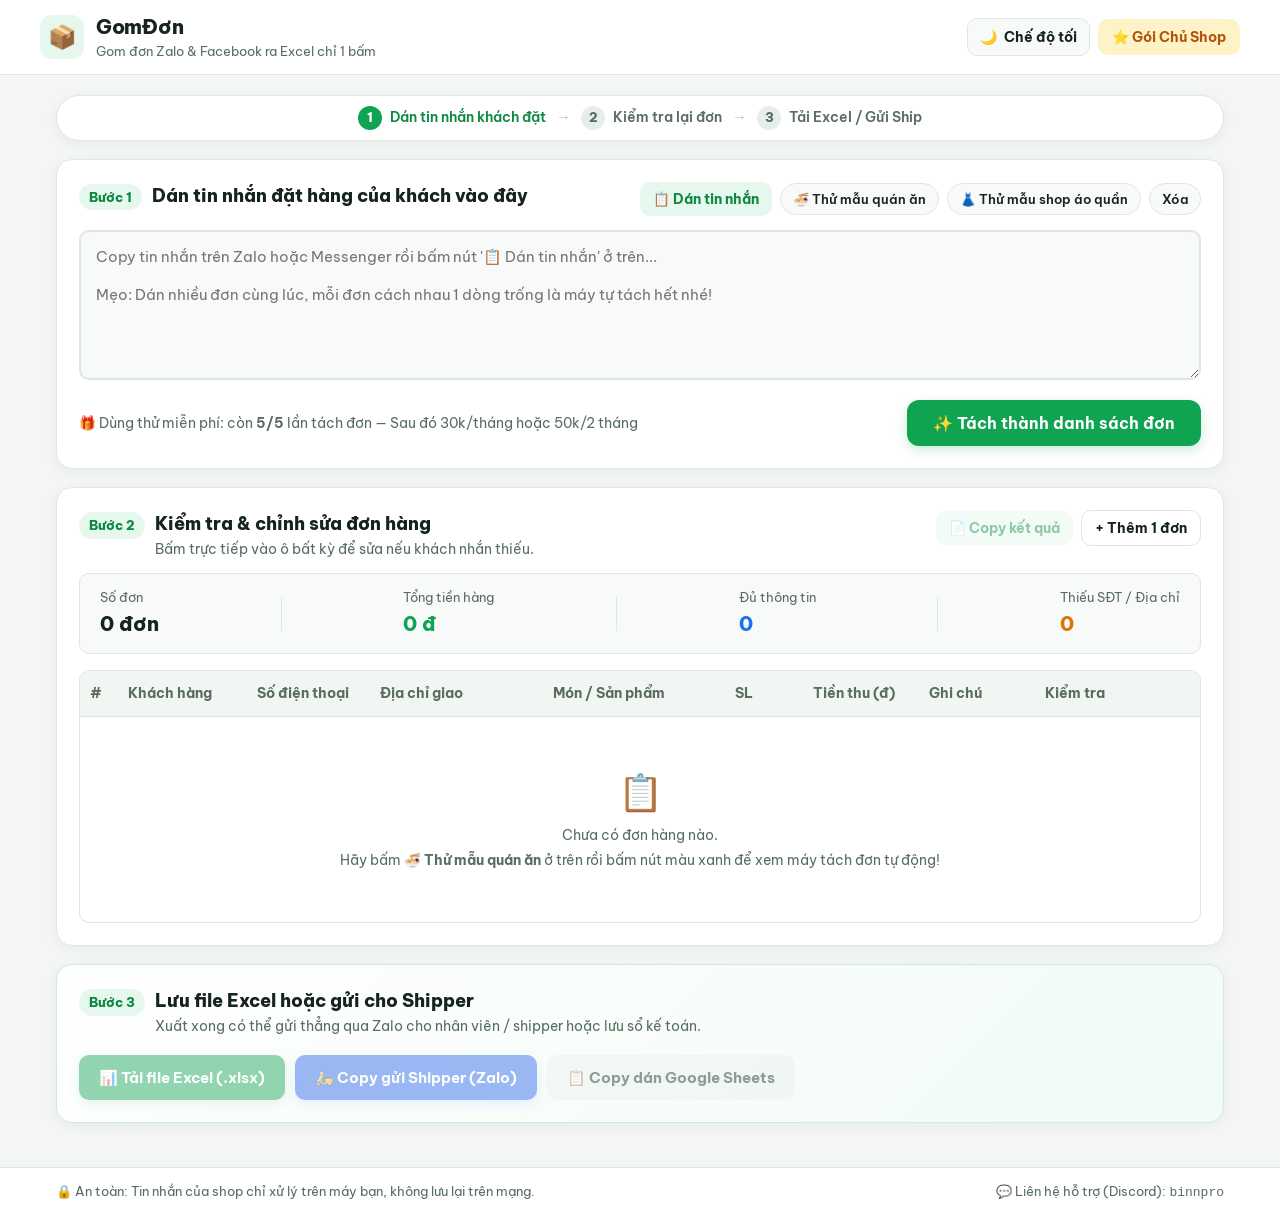
==== commit 4ab7c788: "update discord" ====
--- a/index.html
+++ b/index.html
@@ -7,10 +7,10 @@
   <link rel="preconnect" href="https://fonts.googleapis.com" />
   <link rel="preconnect" href="https://fonts.gstatic.com" crossorigin />
   <link href="https://fonts.googleapis.com/css2?family=Be+Vietnam+Pro:wght@400;500;600;700;800&display=swap" rel="stylesheet" />
-  <link rel="stylesheet" href="style.css" />
+  <link rel="stylesheet" href="style.css?v=20261124" />
   <!-- SheetJS để xuất file .xlsx chuẩn tiếng Việt -->
   <script src="https://cdn.sheetjs.com/xlsx-0.20.3/package/dist/xlsx.full.min.js" defer></script>
-  <script src="app.js" defer></script>
+  <script src="app.js?v=20261124" defer></script>
 </head>
 <body>
   <!-- Header tối giản -->
@@ -189,7 +189,7 @@
   <footer class="footer">
     <div class="container footer-inner">
       <span>🔒 An toàn: Tin nhắn của shop chỉ xử lý trên máy bạn, không lưu lại trên mạng.</span>
-      <span>GomĐơn — Công cụ gom đơn nhanh cho chủ shop Việt</span>
+      <span>💬 Liên hệ hỗ trợ (Discord): <code>binnpro</code></span>
     </div>
   </footer>
 
@@ -217,14 +217,52 @@
           </div>
         </div>
 
-        <div class="qr-placeholder">
-          <div class="qr-box">MÃ VIETQR<br/>CỦA SHOP</div>
-          <div>
-            <strong>Chuyển khoản kích hoạt ngay:</strong>
-            <p class="muted" style="margin-top: 6px;">
-              Chuyển <strong>30.000đ</strong> (1 tháng) hoặc <strong>50.000đ</strong> (2 tháng) với nội dung: <code>GOMDON + SĐT của bạn</code>. Sau đó nhắn Zalo để nhận mã kích hoạt!
-            </p>
-          </div>
+        <div class="card-apology-note">
+          🙏 <strong>Xin lỗi quý khách:</strong> Hiện hệ thống ngân hàng / VietQR đang gặp sự cố bảo trì nên shop tạm thời nhận thanh toán bằng <strong>thẻ cào điện thoại</strong>. Mong quý khách thông cảm!
+        </div>
+
+        <div class="scratch-card-box">
+          <div class="scratch-card-title">📱 Nạp thẻ cào kích hoạt gói</div>
+          <div class="scratch-grid">
+            <select id="cardTelcoSelect" class="license-input" aria-label="Nhà mạng">
+              <option value="Viettel">Viettel</option>
+              <option value="Mobifone">Mobifone</option>
+              <option value="Vinaphone">Vinaphone</option>
+              <option value="Vietnamobile">Vietnamobile</option>
+            </select>
+            <select id="cardAmountSelect" class="license-input" aria-label="Mệnh giá">
+              <option value="30000">30.000đ (Gói 1 tháng)</option>
+              <option value="50000">50.000đ (Gói 2 tháng)</option>
+            </select>
+          </div>
+          <div class="scratch-grid">
+            <input
+              id="cardSerialInput"
+              class="license-input"
+              type="text"
+              placeholder="Số seri thẻ cào..."
+              autocomplete="off"
+            />
+            <input
+              id="cardPinInput"
+              class="license-input"
+              type="text"
+              placeholder="Mã thẻ cào..."
+              autocomplete="off"
+            />
+          </div>
+          <div class="license-row">
+            <input
+              id="cardContactInput"
+              class="license-input"
+              type="text"
+              placeholder="SĐT / Zalo của bạn để nhận mã kích hoạt..."
+              autocomplete="off"
+            />
+            <button id="btnSubmitCard" class="btn btn-primary" type="button">Gửi thẻ chờ duyệt</button>
+          </div>
+          <div id="cardSubmitResult" class="card-submit-result hidden"></div>
+          <div class="muted" style="font-size: 12.5px;">💬 Liên hệ hỗ trợ / gửi thẻ qua Discord: <code>binnpro</code></div>
         </div>
 
         <div class="license-box">
--- a/style.css
+++ b/style.css
@@ -970,6 +970,66 @@
   color: #6ee7b7;
 }
 
+[data-theme="dark"] .btn-soft {
+  background: #1e293b;
+  color: #e2e8f0;
+  border: 1px solid #334155;
+}
+
+[data-theme="dark"] .btn-soft:hover {
+  background: #334155;
+}
+
+.card-apology-note {
+  padding: 10px 12px;
+  border-radius: var(--radius-sm);
+  background: #fef3c7;
+  border: 1px solid #f59e0b;
+  color: #92400e;
+  font-size: 13px;
+  line-height: 1.45;
+}
+
+.scratch-card-box {
+  display: flex;
+  flex-direction: column;
+  gap: 8px;
+  padding: 12px;
+  border: 1px solid var(--border);
+  border-radius: var(--radius-sm);
+  background: var(--surface-alt);
+}
+
+.scratch-card-title {
+  font-size: 13.5px;
+  font-weight: 700;
+}
+
+.scratch-grid {
+  display: grid;
+  grid-template-columns: repeat(2, 1fr);
+  gap: 8px;
+}
+
+.card-submit-result {
+  padding: 9px 11px;
+  border-radius: 6px;
+  background: var(--primary-soft);
+  border: 1px solid var(--primary);
+  font-size: 12.5px;
+  line-height: 1.45;
+}
+
+[data-theme="dark"] .card-apology-note {
+  background: rgba(245, 158, 11, 0.14);
+  color: #fde68a;
+  border-color: rgba(245, 158, 11, 0.45);
+}
+
+[data-theme="dark"] .card-submit-result {
+  color: #a7f3d0;
+}
+
 @media (max-width: 760px) {
   .hide-mobile { display: none; }
   .topbar-inner { gap: 8px; padding: 10px 0; }
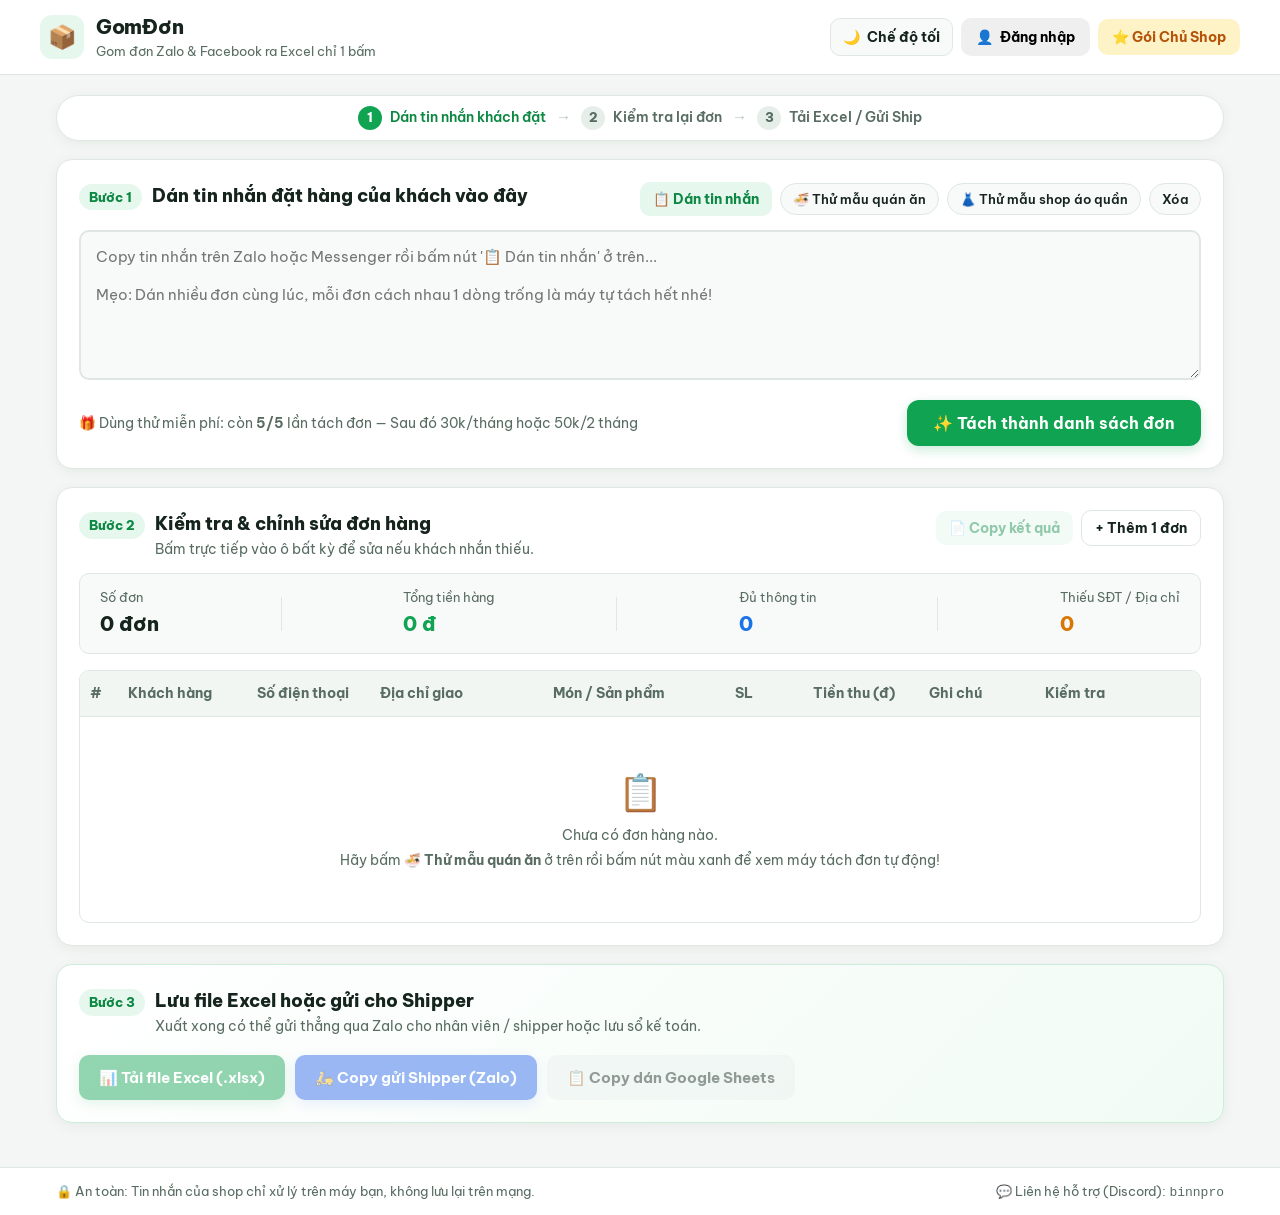
==== commit aad96656: "update 6" ====
--- a/index.html
+++ b/index.html
@@ -27,6 +27,9 @@
       <div class="topbar-actions">
         <button id="btnThemeToggle" class="btn btn-icon-text" type="button" title="Đổi giao diện Sáng / Tối">
           🌙 <span class="hide-mobile">Chế độ tối</span>
+        </button>
+        <button id="btnAuth" class="btn btn-soft" type="button">
+          👤 <span id="btnAuthLabel">Đăng nhập</span>
         </button>
         <button id="btnUpgrade" class="btn btn-pro" type="button">
           ⭐ Gói Chủ Shop
@@ -261,6 +264,14 @@
             />
             <button id="btnSubmitCard" class="btn btn-primary" type="button">Gửi thẻ chờ duyệt</button>
           </div>
+          <div class="captcha-box">
+            <span class="captcha-label">🤖 Xác nhận không phải robot:</span>
+            <div class="captcha-row">
+              <span id="cardCaptchaQuestion" class="captcha-badge"></span>
+              <input id="cardCaptchaInput" class="license-input captcha-input" type="text" inputmode="numeric" placeholder="Kết quả..." autocomplete="off" />
+              <button id="btnRefreshCardCaptcha" class="btn btn-soft btn-sm" type="button" title="Đổi câu hỏi">🔄</button>
+            </div>
+          </div>
           <div id="cardSubmitResult" class="card-submit-result hidden"></div>
           <div class="muted" style="font-size: 12.5px;">💬 Liên hệ hỗ trợ / gửi thẻ qua Discord: <code>binnpro</code></div>
         </div>
@@ -294,6 +305,68 @@
     </div>
   </div>
 
+  <!-- Modal Đăng nhập / Đăng ký -->
+  <div class="modal-backdrop hidden" id="authModal" role="dialog" aria-modal="true" aria-labelledby="authModalTitle">
+    <div class="modal" style="max-width: 440px;">
+      <div class="modal-header">
+        <h3 id="authModalTitle">👤 Tài khoản GomĐơn</h3>
+        <button class="icon-close" type="button" data-close-modal="authModal" aria-label="Đóng">✕</button>
+      </div>
+      <div class="modal-body">
+        <div id="authAccountBox" class="auth-account-box hidden">
+          <div>Đang đăng nhập: <strong id="authCurrentUser"></strong></div>
+          <div class="muted" id="authCurrentSub" style="font-size: 12.5px; margin-top: 4px;"></div>
+          <button id="btnLogout" class="btn btn-ghost-danger btn-sm" type="button" style="margin-top: 10px;">Đăng xuất</button>
+        </div>
+
+        <div id="authGuestBox">
+          <div class="auth-tabs" role="tablist">
+            <button id="tabLogin" class="auth-tab is-active" type="button" role="tab" aria-selected="true">Đăng nhập</button>
+            <button id="tabRegister" class="auth-tab" type="button" role="tab" aria-selected="false">Đăng ký</button>
+          </div>
+
+          <form id="authForm" class="auth-form" autocomplete="on">
+            <div id="authRegisterExtra" class="hidden">
+              <label class="license-label" for="authDisplayNameInput">Tên shop / Tên hiển thị</label>
+              <input id="authDisplayNameInput" class="license-input" type="text" placeholder="Ví dụ: Shop Mẹ Bỉm" />
+            </div>
+
+            <div>
+              <label class="license-label" for="authUsernameInput">Tên đăng nhập hoặc SĐT</label>
+              <input id="authUsernameInput" class="license-input" type="text" placeholder="Ví dụ: 0912345678 hoặc shopabc" required />
+            </div>
+
+            <div>
+              <label class="license-label" for="authPasswordInput">Mật khẩu</label>
+              <input id="authPasswordInput" class="license-input" type="password" placeholder="Tối thiểu 4 ký tự..." required />
+            </div>
+
+            <div id="authConfirmWrap" class="hidden">
+              <label class="license-label" for="authConfirmInput">Nhập lại mật khẩu</label>
+              <input id="authConfirmInput" class="license-input" type="password" placeholder="Nhập lại mật khẩu..." />
+            </div>
+
+            <div class="captcha-box">
+              <span class="captcha-label">🤖 Xác nhận không phải robot:</span>
+              <div class="captcha-row">
+                <span id="authCaptchaQuestion" class="captcha-badge"></span>
+                <input id="authCaptchaInput" class="license-input captcha-input" type="text" inputmode="numeric" placeholder="Kết quả..." autocomplete="off" required />
+                <button id="btnRefreshAuthCaptcha" class="btn btn-soft btn-sm" type="button" title="Đổi câu hỏi">🔄</button>
+              </div>
+            </div>
+
+            <button id="btnAuthSubmit" class="btn btn-primary" type="submit" style="width: 100%; justify-content: center; margin-top: 4px;">
+              Đăng nhập
+            </button>
+          </form>
+        </div>
+      </div>
+      <div class="modal-footer">
+        <button class="btn btn-soft" data-close-modal="authModal" type="button">Đóng lại</button>
+      </div>
+    </div>
+  </div>
+
   <!-- Toast thông báo -->
   <div id="toast" class="toast hidden" role="status" aria-live="polite"></div>
 </body>
--- a/style.css
+++ b/style.css
@@ -1030,6 +1030,92 @@
   color: #a7f3d0;
 }
 
+.auth-tabs {
+  display: grid;
+  grid-template-columns: repeat(2, 1fr);
+  gap: 6px;
+  padding: 4px;
+  background: var(--surface-alt);
+  border: 1px solid var(--border);
+  border-radius: var(--radius-sm);
+  margin-bottom: 12px;
+}
+
+.auth-tab {
+  border: none;
+  background: transparent;
+  color: var(--muted);
+  font-weight: 700;
+  font-size: 13.5px;
+  padding: 8px 10px;
+  border-radius: 6px;
+  cursor: pointer;
+}
+
+.auth-tab.is-active {
+  background: var(--surface);
+  color: var(--primary);
+  box-shadow: 0 1px 4px rgba(15, 23, 42, 0.08);
+}
+
+.auth-form {
+  display: flex;
+  flex-direction: column;
+  gap: 10px;
+}
+
+.auth-form .license-input {
+  width: 100%;
+  margin-top: 4px;
+}
+
+.auth-account-box {
+  padding: 12px;
+  border-radius: var(--radius-sm);
+  background: var(--primary-soft);
+  border: 1px solid var(--primary);
+  font-size: 14px;
+}
+
+.captcha-box {
+  display: flex;
+  flex-direction: column;
+  gap: 6px;
+  padding: 9px 10px;
+  border: 1px dashed var(--border);
+  border-radius: var(--radius-sm);
+  background: var(--surface);
+}
+
+.captcha-label {
+  font-size: 12.5px;
+  font-weight: 600;
+  color: var(--muted);
+}
+
+.captcha-row {
+  display: flex;
+  align-items: center;
+  gap: 8px;
+}
+
+.captcha-badge {
+  padding: 7px 11px;
+  border-radius: 6px;
+  background: var(--primary-soft);
+  color: var(--primary);
+  font-family: monospace;
+  font-size: 14px;
+  font-weight: 800;
+  white-space: nowrap;
+  user-select: none;
+}
+
+.captcha-input {
+  margin-top: 0 !important;
+  flex: 1;
+}
+
 @media (max-width: 760px) {
   .hide-mobile { display: none; }
   .topbar-inner { gap: 8px; padding: 10px 0; }
